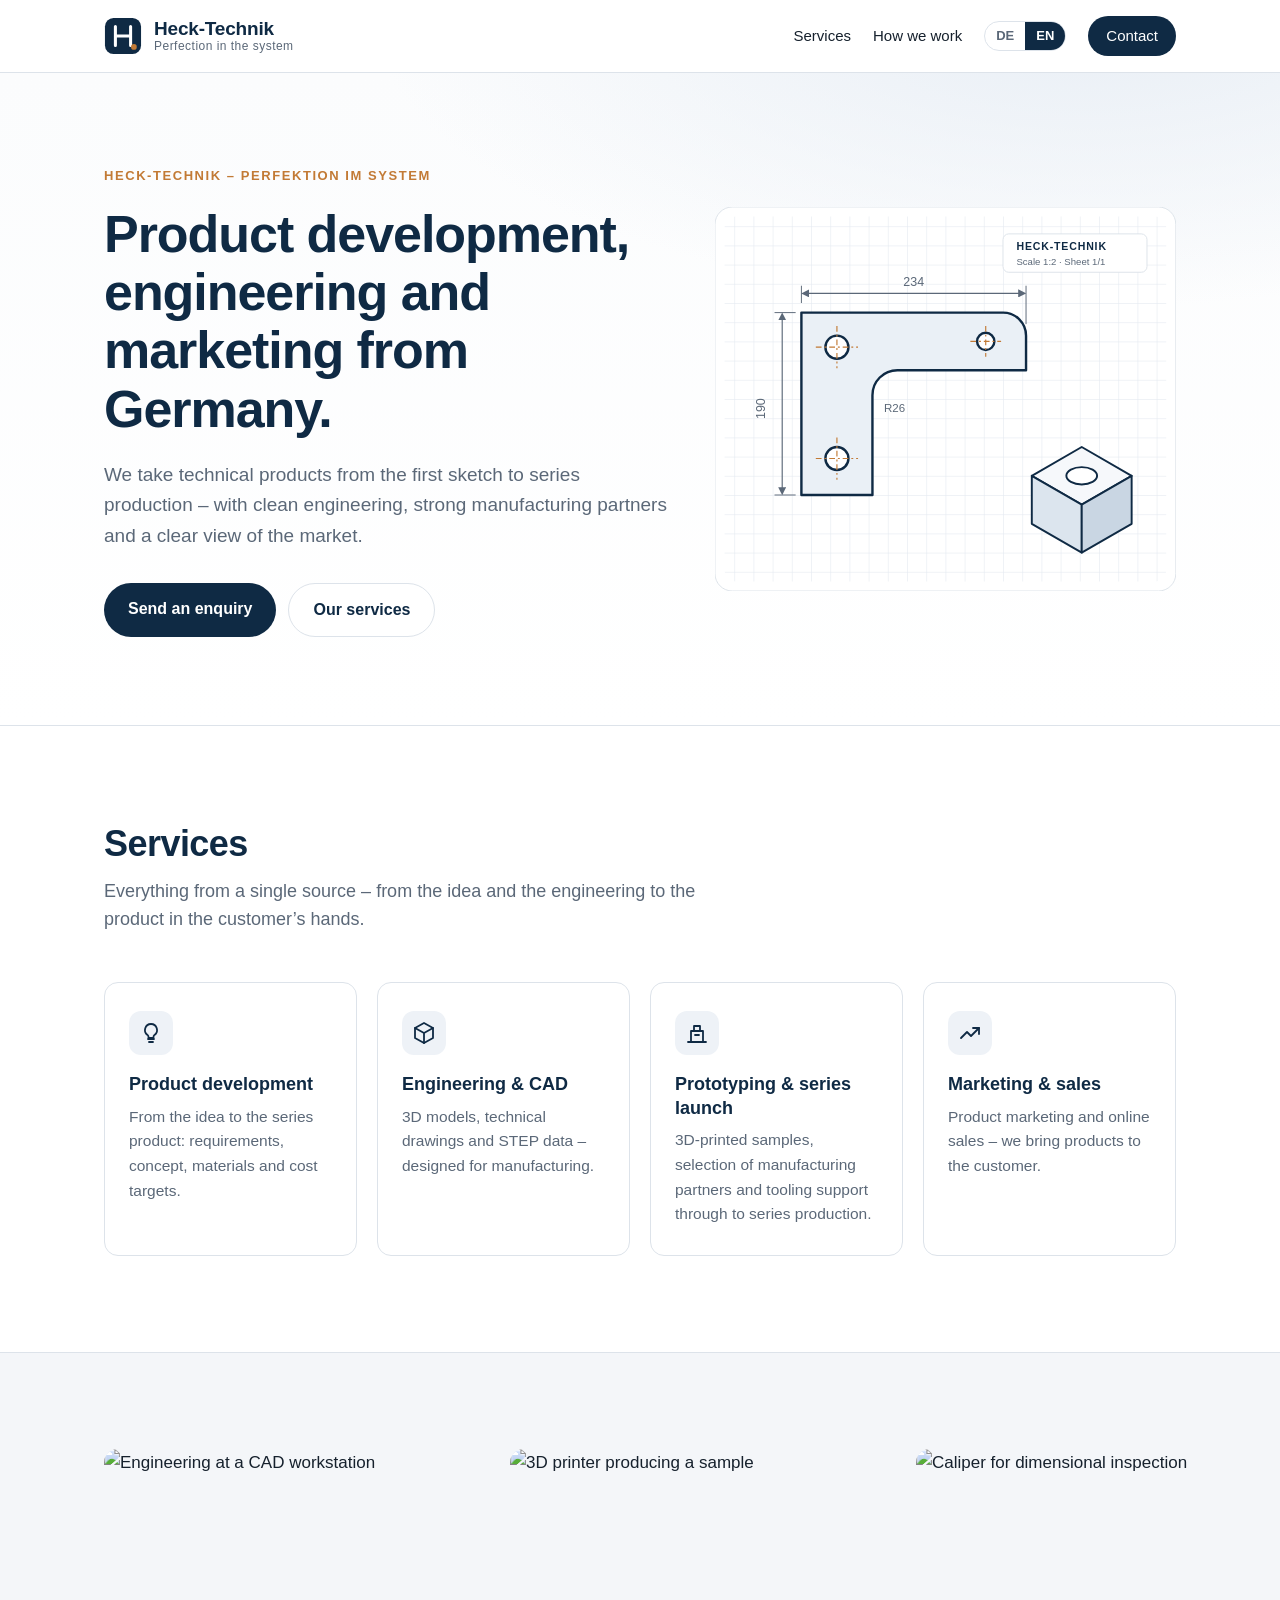
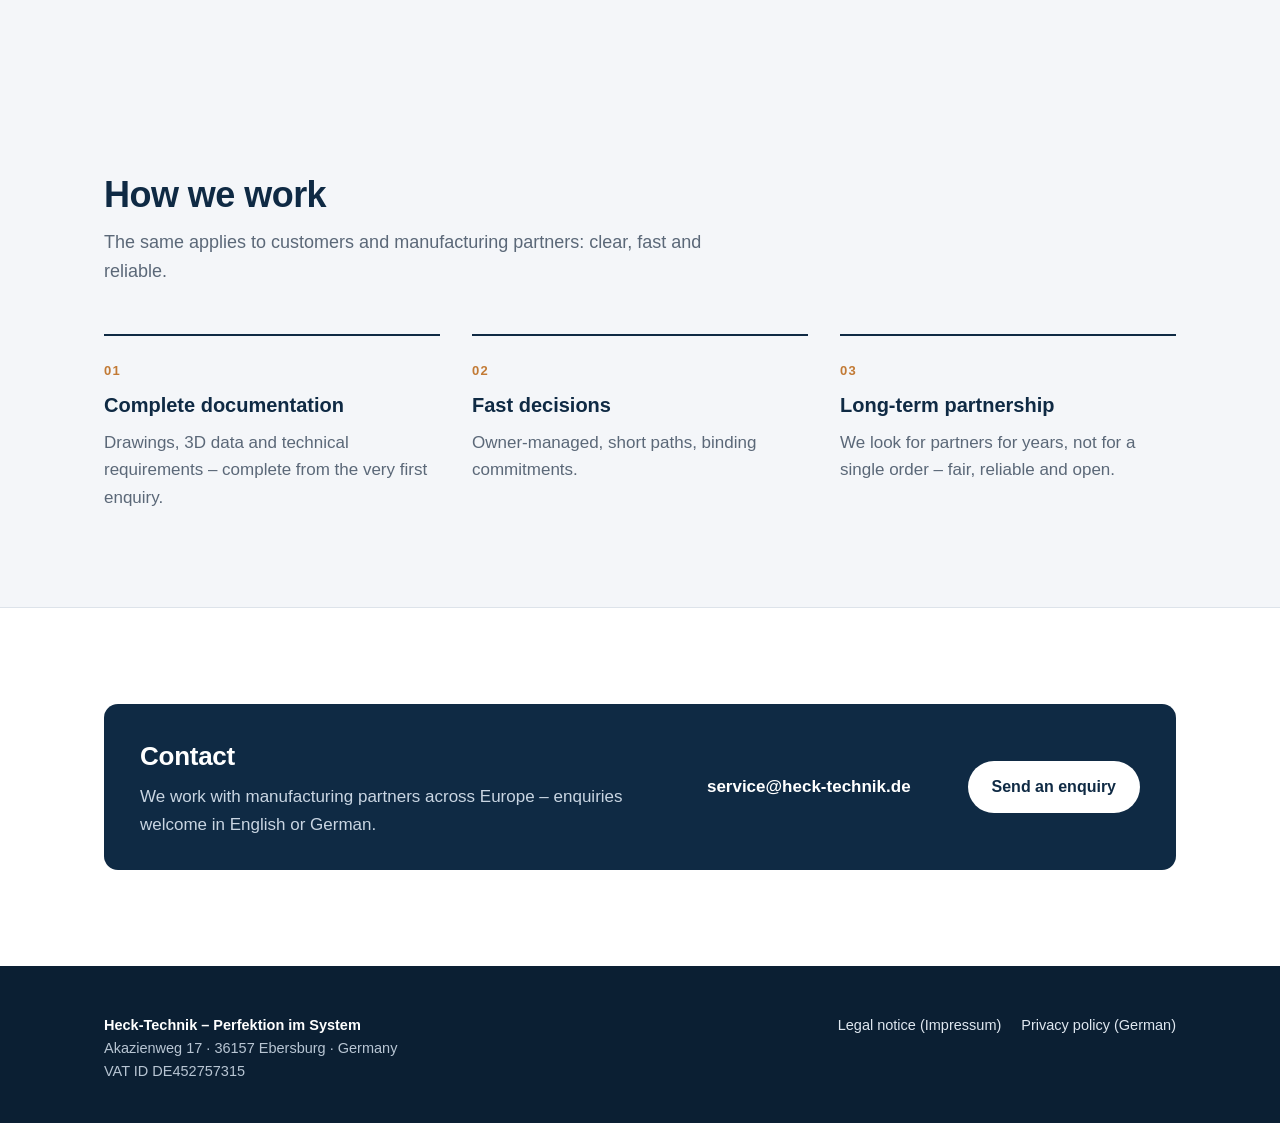
==== en.html @ af7404e0 "Add files via upload" ====
<!doctype html>
<html lang="en">
<head>
<meta charset="utf-8">
<meta name="viewport" content="width=device-width, initial-scale=1">
<title>Heck-Technik – Product development, engineering and marketing</title>
<meta name="description" content="Heck-Technik – Perfektion im System: product development, engineering & CAD, prototyping and marketing from Ebersburg near Fulda, Germany.">
<link rel="alternate" hreflang="de" href="https://heck-technik.de/">
<link rel="alternate" hreflang="en" href="https://heck-technik.de/en.html">
<meta property="og:type" content="website">
<meta property="og:site_name" content="Heck-Technik">
<meta property="og:title" content="Heck-Technik – Perfektion im System">
<meta property="og:description" content="Product development, engineering & CAD, prototyping and marketing from Germany.">
<meta property="og:image" content="https://heck-technik.de/og-image.png">
<meta property="og:url" content="https://heck-technik.de/en.html">
<meta property="og:locale" content="en_GB">
<meta name="twitter:card" content="summary_large_image">
<link rel="icon" href="favicon.svg" type="image/svg+xml">
<link rel="stylesheet" href="style.css">
</head>
<body>

<header class="top">
  <div class="wrap">
    <a class="brand" href="en.html" aria-label="Heck-Technik home">
      <svg class="brand-mark" viewBox="0 0 40 40" aria-hidden="true">
        <rect x="1" y="1" width="38" height="38" rx="9" fill="#0f2a44"/>
        <path d="M12 10v20M28 10v20M12 20h16" stroke="#fff" stroke-width="3.2" stroke-linecap="round"/>
        <circle cx="31.5" cy="31.5" r="3" fill="#c27a35"/>
      </svg>
      <span class="brand-name">Heck-Technik<span class="brand-sub">Perfection in the system</span></span>
    </a>
    <nav class="nav">
      <a class="navlink" href="#leistungen">Services</a>
      <a class="navlink" href="#arbeitsweise">How we work</a>
      <div class="lang"><a href="index.html" hreflang="de">DE</a><span>EN</span></div>
      <a class="btn btn-primary btn-small" href="#kontakt">Contact</a>
    </nav>
  </div>
</header>

<main>
  <div class="hero">
    <div class="wrap">
      <div>
        <span class="eyebrow">Heck-Technik – Perfektion im System</span>
        <h1>Product development, engineering and marketing from Germany.</h1>
        <p class="lead">We take technical products from the first sketch to series production – with clean engineering, strong manufacturing partners and a clear view of the market.</p>
        <div class="hero-actions">
          <a class="btn btn-primary" href="mailto:service@heck-technik.de?subject=Enquiry%20to%20Heck-Technik">Send an enquiry</a>
          <a class="btn btn-ghost" href="#leistungen">Our services</a>
        </div>
      </div>
      <svg class="hero-art" viewBox="0 0 480 400" role="img" aria-label="Technical drawing">
        <defs>
          <pattern id="grid" width="20" height="20" patternUnits="userSpaceOnUse">
            <path d="M20 0H0V20" fill="none" stroke="#dfe6ee" stroke-width="1"/>
          </pattern>
          <marker id="arr" viewBox="0 0 10 10" refX="5" refY="5" markerWidth="7" markerHeight="7" orient="auto-start-reverse">
            <path d="M0 0L10 5L0 10z" fill="#5b6878"/>
          </marker>
        </defs>
        <rect x="0" y="0" width="480" height="400" rx="18" fill="#fff" stroke="#dde3ea"/>
        <rect x="10" y="10" width="460" height="380" rx="12" fill="url(#grid)"/>
        <!-- Bauteil -->
        <path d="M90 110 H300 a24 24 0 0 1 24 24 V170 H190 a26 26 0 0 0 -26 26 V300 H90 Z" fill="#eaf0f6" stroke="#0f2a44" stroke-width="2.5" stroke-linejoin="round"/>
        <circle cx="127" cy="146" r="12" fill="#fff" stroke="#0f2a44" stroke-width="2.5"/>
        <circle cx="127" cy="262" r="12" fill="#fff" stroke="#0f2a44" stroke-width="2.5"/>
        <circle cx="282" cy="140" r="9" fill="#fff" stroke="#0f2a44" stroke-width="2.5"/>
        <!-- Mittellinien -->
        <path d="M127 124v44M105 146h44M127 240v44M105 262h44M282 124v32M266 140h32" stroke="#c27a35" stroke-width="1.2" stroke-dasharray="6 3 2 3"/>
        <!-- Bemaßung -->
        <path d="M90 82V100M324 82V122" stroke="#5b6878" stroke-width="1"/>
        <path d="M94 90H320" stroke="#5b6878" stroke-width="1.2" marker-start="url(#arr)" marker-end="url(#arr)"/>
        <text x="207" y="82" text-anchor="middle" font-family="Segoe UI, Arial" font-size="13" fill="#5b6878">234</text>
        <path d="M62 110H84M62 300H84" stroke="#5b6878" stroke-width="1"/>
        <path d="M70 114V296" stroke="#5b6878" stroke-width="1.2" marker-start="url(#arr)" marker-end="url(#arr)"/>
        <text x="52" y="210" text-anchor="middle" font-family="Segoe UI, Arial" font-size="13" fill="#5b6878" transform="rotate(-90 52 210)">190</text>
        <text x="176" y="214" font-family="Segoe UI, Arial" font-size="12" fill="#5b6878">R26</text>
        <!-- Isometrie -->
        <g transform="translate(330 250)" stroke="#0f2a44" stroke-width="2" stroke-linejoin="round">
          <path d="M0 30 L52 0 L104 30 L52 60 Z" fill="#f6f8fb"/>
          <path d="M0 30 V80 L52 110 V60 Z" fill="#dce5ee"/>
          <path d="M104 30 V80 L52 110 V60 Z" fill="#c9d6e3"/>
          <ellipse cx="52" cy="30" rx="16" ry="9" fill="#fff"/>
        </g>
        <!-- Schriftfeld -->
        <g font-family="Segoe UI, Arial" fill="#0f2a44">
          <rect x="300" y="28" width="150" height="40" rx="6" fill="#fff" stroke="#dde3ea"/>
          <text x="314" y="45" font-size="11" font-weight="700" letter-spacing=".08em">HECK-TECHNIK</text>
          <text x="314" y="60" font-size="10" fill="#5b6878">Scale 1:2 · Sheet 1/1</text>
        </g>
      </svg>
    </div>
  </div>

  <section id="leistungen">
    <div class="wrap">
      <div class="section-head">
        <h2>Services</h2>
        <p>Everything from a single source – from the idea and the engineering to the product in the customer’s hands.</p>
      </div>
      <div class="cards">
        <article class="card">
          <div class="icon"><svg viewBox="0 0 24 24" fill="none" stroke="#0f2a44" stroke-width="1.8" stroke-linecap="round" stroke-linejoin="round"><path d="M9 18h6M10 21h4M12 3a6 6 0 0 0-3.5 10.9c.6.5 1 1.2 1 2V17h5v-1.1c0-.8.4-1.5 1-2A6 6 0 0 0 12 3z"/></svg></div>
          <h3>Product development</h3>
          <p>From the idea to the series product: requirements, concept, materials and cost targets.</p>
        </article>
        <article class="card">
          <div class="icon"><svg viewBox="0 0 24 24" fill="none" stroke="#0f2a44" stroke-width="1.8" stroke-linecap="round" stroke-linejoin="round"><path d="M12 2l9 5v10l-9 5-9-5V7z"/><path d="M12 22V12M21 7l-9 5-9-5"/></svg></div>
          <h3>Engineering &amp; CAD</h3>
          <p>3D models, technical drawings and STEP data – designed for manufacturing.</p>
        </article>
        <article class="card">
          <div class="icon"><svg viewBox="0 0 24 24" fill="none" stroke="#0f2a44" stroke-width="1.8" stroke-linecap="round" stroke-linejoin="round"><path d="M3 21h18M6 21V10h12v11M9 10V5h6v5M10 14h4"/></svg></div>
          <h3>Prototyping &amp; series launch</h3>
          <p>3D-printed samples, selection of manufacturing partners and tooling support through to series production.</p>
        </article>
        <article class="card">
          <div class="icon"><svg viewBox="0 0 24 24" fill="none" stroke="#0f2a44" stroke-width="1.8" stroke-linecap="round" stroke-linejoin="round"><path d="M3 17l6-6 4 4 8-8"/><path d="M15 7h6v6"/></svg></div>
          <h3>Marketing &amp; sales</h3>
          <p>Product marketing and online sales – we bring products to the customer.</p>
        </article>
      </div>
    </div>
  </section>

  <section id="arbeitsweise" class="soft">
    <div class="wrap">
      <div class="photos">
        <img src="img/cad-arbeitsplatz.jpg" alt="Engineering at a CAD workstation" width="1200" height="800" loading="lazy">
        <img src="img/3d-druck.jpg" alt="3D printer producing a sample" width="1200" height="800" loading="lazy">
        <img src="img/messschieber.jpg" alt="Caliper for dimensional inspection" width="1200" height="800" loading="lazy">
      </div>
      <div class="section-head">
        <h2>How we work</h2>
        <p>The same applies to customers and manufacturing partners: clear, fast and reliable.</p>
      </div>
      <div class="steps">
        <div class="step">
          <span class="num">01</span>
          <h3>Complete documentation</h3>
          <p>Drawings, 3D data and technical requirements – complete from the very first enquiry.</p>
        </div>
        <div class="step">
          <span class="num">02</span>
          <h3>Fast decisions</h3>
          <p>Owner-managed, short paths, binding commitments.</p>
        </div>
        <div class="step">
          <span class="num">03</span>
          <h3>Long-term partnership</h3>
          <p>We look for partners for years, not for a single order – fair, reliable and open.</p>
        </div>
      </div>
    </div>
  </section>

  <section id="kontakt">
    <div class="wrap">
      <div class="contact-box">
        <div>
          <h2>Contact</h2>
          <p>We work with manufacturing partners across Europe – enquiries welcome in English or German.</p>
        </div>
        <div>
          <a class="line" href="mailto:service@heck-technik.de">service@heck-technik.de</a>
        </div>
        <a class="btn btn-primary" href="mailto:service@heck-technik.de?subject=Enquiry%20to%20Heck-Technik">Send an enquiry</a>
      </div>
    </div>
  </section>
</main>

<footer>
  <div class="wrap">
    <div>
      <strong>Heck-Technik – Perfektion im System</strong><br>
      Akazienweg 17 · 36157 Ebersburg · Germany<br>
      VAT ID DE452757315
    </div>
    <div class="links">
      <a href="impressum.html" hreflang="de">Legal notice (Impressum)</a>
      <a href="datenschutz.html" hreflang="de">Privacy policy (German)</a>
    </div>
  </div>
</footer>

</body>
</html>
---- style.css ----
:root {
  --navy: #0f2a44;
  --navy-2: #1b3d5f;
  --ink: #16212d;
  --muted: #5b6878;
  --line: #dde3ea;
  --bg: #ffffff;
  --bg-soft: #f4f6f9;
  --accent: #c27a35;
  --radius: 14px;
  --max: 1120px;
  --font: "Segoe UI", -apple-system, BlinkMacSystemFont, Roboto, "Helvetica Neue", Arial, sans-serif;
}

* { box-sizing: border-box; }
html { scroll-behavior: smooth; -webkit-text-size-adjust: 100%; }
body {
  margin: 0;
  font-family: var(--font);
  font-size: 17px;
  line-height: 1.6;
  color: var(--ink);
  background: var(--bg);
}
img, svg { display: block; max-width: 100%; }
a { color: var(--navy-2); }
a:hover { color: var(--accent); }

.wrap { max-width: var(--max); margin: 0 auto; padding: 0 24px; }

/* Kopf */
.top {
  position: sticky; top: 0; z-index: 10;
  background: rgba(255,255,255,.94);
  backdrop-filter: saturate(160%) blur(8px);
  border-bottom: 1px solid var(--line);
}
.top .wrap { display: flex; align-items: center; justify-content: space-between; height: 72px; gap: 16px; }
.brand { display: flex; align-items: center; gap: 12px; text-decoration: none; color: var(--navy); }
.brand-mark { width: 38px; height: 38px; flex: none; }
.brand-name { white-space: nowrap; font-weight: 700; font-size: 19px; letter-spacing: -.01em; line-height: 1.1; }
.brand-sub { display: block; font-weight: 500; font-size: 12px; color: var(--muted); letter-spacing: .04em; }
.nav { display: flex; align-items: center; gap: 22px; }
.nav a { text-decoration: none; color: var(--ink); font-size: 15px; font-weight: 500; }
.nav a:hover { color: var(--accent); }
.nav a.btn-primary, .nav a.btn-primary:hover { color: #fff; }
.nav a.btn-ghost:hover { color: var(--navy); }
.lang { display: flex; border: 1px solid var(--line); border-radius: 999px; overflow: hidden; }
.lang a, .lang span { padding: 4px 11px; font-size: 13px; font-weight: 600; text-decoration: none; }
.lang span { background: var(--navy); color: #fff; }
.lang a { color: var(--muted); }

.btn {
  display: inline-block; padding: 13px 24px; border-radius: 999px;
  font-weight: 600; font-size: 16px; text-decoration: none;
  transition: transform .15s ease, background .15s ease;
}
.btn:hover { transform: translateY(-1px); }
.btn-primary { background: var(--navy); color: #fff; }
.btn-primary:hover { background: var(--navy-2); color: #fff; }
.btn-ghost { color: var(--navy); border: 1px solid var(--line); background: #fff; }
.btn-ghost:hover { border-color: var(--navy); color: var(--navy); }
.btn-small { padding: 8px 18px; font-size: 14px; }

/* Einstieg */
.hero {
  background:
    radial-gradient(1200px 500px at 85% -10%, #e8eef5 0%, transparent 60%),
    linear-gradient(180deg, #fbfcfd 0%, #fff 100%);
  border-bottom: 1px solid var(--line);
}
.hero .wrap { display: grid; grid-template-columns: 1.1fr .9fr; gap: 48px; align-items: center; padding-top: 88px; padding-bottom: 88px; }
.eyebrow { display: inline-block; font-size: 13px; font-weight: 700; letter-spacing: .12em; text-transform: uppercase; color: var(--accent); margin-bottom: 18px; }
.hero h1 { font-size: clamp(32px, 4.6vw, 52px); line-height: 1.12; letter-spacing: -.02em; color: var(--navy); margin: 0 0 22px; font-weight: 700; }
.hero p.lead { font-size: 19px; color: var(--muted); margin: 0 0 32px; max-width: 34em; }
.hero-actions { display: flex; gap: 12px; flex-wrap: wrap; }
.hero-art { width: 100%; height: auto; }

/* Abschnitte */
section { padding: 96px 0; scroll-margin-top: 72px; }
section.soft { background: var(--bg-soft); border-top: 1px solid var(--line); border-bottom: 1px solid var(--line); }
.section-head { max-width: 640px; margin-bottom: 48px; }
.section-head h2 { font-size: clamp(26px, 3.2vw, 36px); line-height: 1.2; letter-spacing: -.015em; color: var(--navy); margin: 0 0 12px; }
.section-head p { color: var(--muted); margin: 0; font-size: 18px; }

.cards { display: grid; grid-template-columns: repeat(4, 1fr); gap: 20px; }
.card {
  background: #fff; border: 1px solid var(--line); border-radius: var(--radius);
  padding: 28px 24px; transition: box-shadow .2s ease, transform .2s ease;
}
.card:hover { box-shadow: 0 12px 32px rgba(15,42,68,.08); transform: translateY(-2px); }
.icon { width: 44px; height: 44px; border-radius: 12px; background: #eef2f7; display: grid; place-items: center; margin-bottom: 18px; }
.icon svg { width: 24px; height: 24px; }
.card h3 { font-size: 18px; color: var(--navy); margin: 0 0 8px; line-height: 1.3; }
.card p { margin: 0; color: var(--muted); font-size: 15.5px; }

.photos { display: grid; grid-template-columns: 1.3fr 1fr 1fr; grid-auto-rows: 260px; gap: 16px; margin-bottom: 64px; }
.photos img { width: 100%; height: 100%; object-fit: cover; border-radius: var(--radius); }

.steps { display: grid; grid-template-columns: repeat(3, 1fr); gap: 32px; }
.step { border-top: 2px solid var(--navy); padding-top: 20px; }
.step .num { font-size: 13px; font-weight: 700; color: var(--accent); letter-spacing: .1em; }
.step h3 { font-size: 20px; color: var(--navy); margin: 6px 0 8px; }
.step p { margin: 0; color: var(--muted); }

.people { display: grid; grid-template-columns: repeat(2, 1fr); gap: 20px; margin-bottom: 36px; }
.person { display: flex; gap: 18px; align-items: center; background: #fff; border: 1px solid var(--line); border-radius: var(--radius); padding: 24px; }
.avatar { width: 56px; height: 56px; border-radius: 50%; background: var(--navy); color: #fff; display: grid; place-items: center; font-weight: 700; font-size: 19px; flex: none; letter-spacing: .02em; }
.person h3 { margin: 0; font-size: 18px; color: var(--navy); }
.person p { margin: 2px 0 0; color: var(--muted); font-size: 15px; }
.contact-box {
  display: flex; flex-wrap: wrap; align-items: center; justify-content: space-between; gap: 20px;
  background: var(--navy); color: #fff; border-radius: var(--radius); padding: 32px 36px;
}
.contact-box h2 { margin: 0 0 6px; font-size: 26px; letter-spacing: -.01em; }
.contact-box p { margin: 0; color: #c9d5e2; max-width: 30em; }
.contact-box a.line { color: #fff; text-decoration: none; font-weight: 600; display: block; }
.contact-box a.line:hover { color: #f0c79b; }
.contact-box .btn-primary { background: #fff; color: var(--navy); }
.contact-box .btn-primary:hover { background: #f3e2cf; color: var(--navy); }

/* Fuß */
footer { background: #0b1f33; color: #b8c5d3; font-size: 14.5px; padding: 48px 0 40px; }
footer .wrap { display: flex; flex-wrap: wrap; justify-content: space-between; gap: 24px; }
footer strong { color: #fff; font-weight: 600; }
footer a { color: #dfe7f0; text-decoration: none; }
footer a:hover { color: #f0c79b; }
footer .links { display: flex; gap: 20px; align-items: flex-start; }

/* Rechtsseiten */
.legal { padding: 64px 0 96px; }
.legal .wrap { max-width: 780px; }
.legal h1 { color: var(--navy); font-size: 34px; letter-spacing: -.015em; margin: 0 0 32px; }
.legal h2 { color: var(--navy); font-size: 20px; margin: 36px 0 8px; }
.legal p, .legal li { color: #2b3846; }
.legal .stand { color: var(--muted); font-size: 14px; margin-top: 40px; }

/* Handy */
@media (max-width: 960px) {
  .cards { grid-template-columns: repeat(2, 1fr); }
  .hero .wrap { grid-template-columns: 1fr; padding-top: 56px; padding-bottom: 56px; gap: 32px; }
  .hero-art { max-width: 460px; }
}
@media (max-width: 680px) {
  body { font-size: 16px; }
  .wrap { padding: 0 16px; }
  .nav a.navlink { display: none; }
  .top .wrap { height: 64px; }
  .brand-sub { display: none; }
  .nav { gap: 10px; }
  .brand { gap: 9px; }
  .brand-mark { width: 32px; height: 32px; }
  .brand-name { font-size: 17px; }
  .btn-small { padding: 7px 14px; }
  section { padding: 64px 0; }
  .cards, .steps, .people { grid-template-columns: 1fr; }
  .photos { grid-template-columns: 1fr 1fr; grid-auto-rows: 150px; gap: 10px; margin-bottom: 40px; }
  .photos img:first-child { height: 200px; }
  .photos img:first-child { grid-column: 1 / -1; }
  .contact-box { padding: 26px 22px; }
  .hero p.lead { font-size: 17px; }
  .hero .wrap { gap: 24px; padding-bottom: 40px; }
  .hero-art { max-width: 280px; margin: 0 auto; }
}
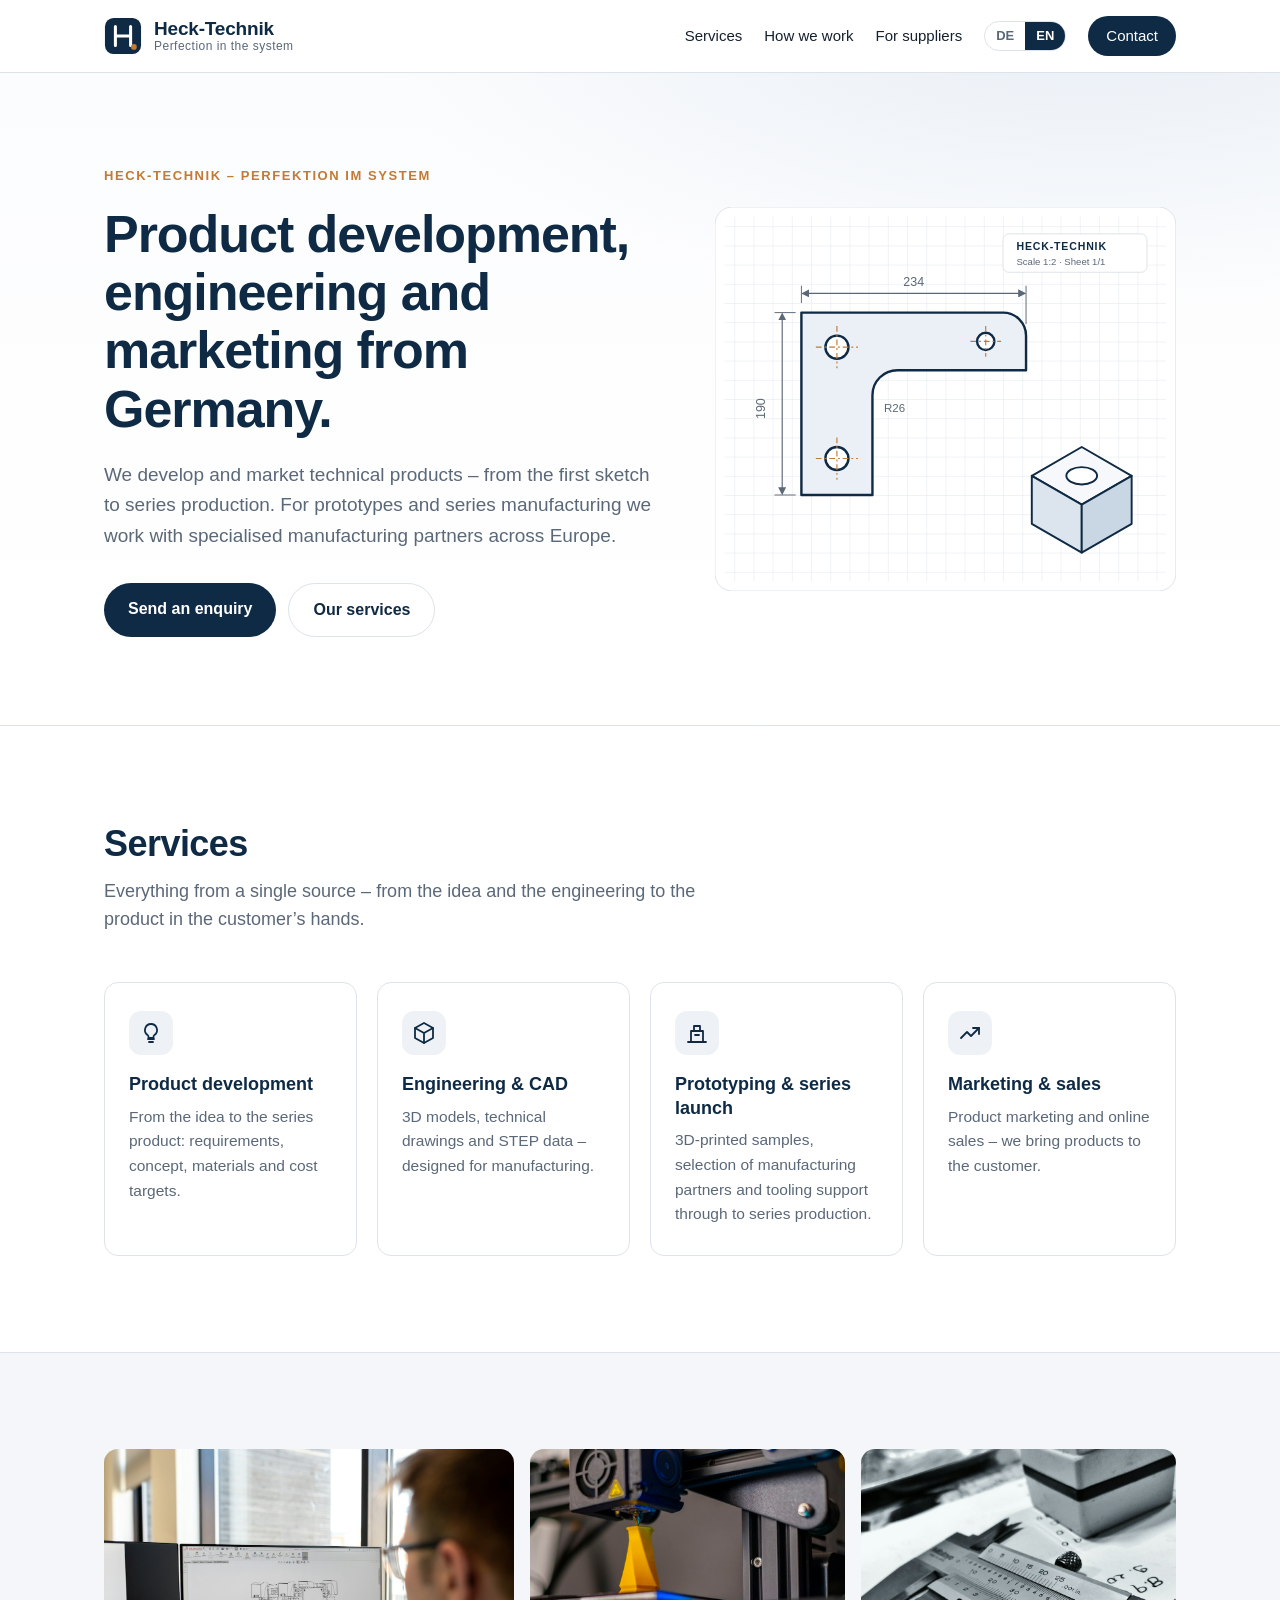
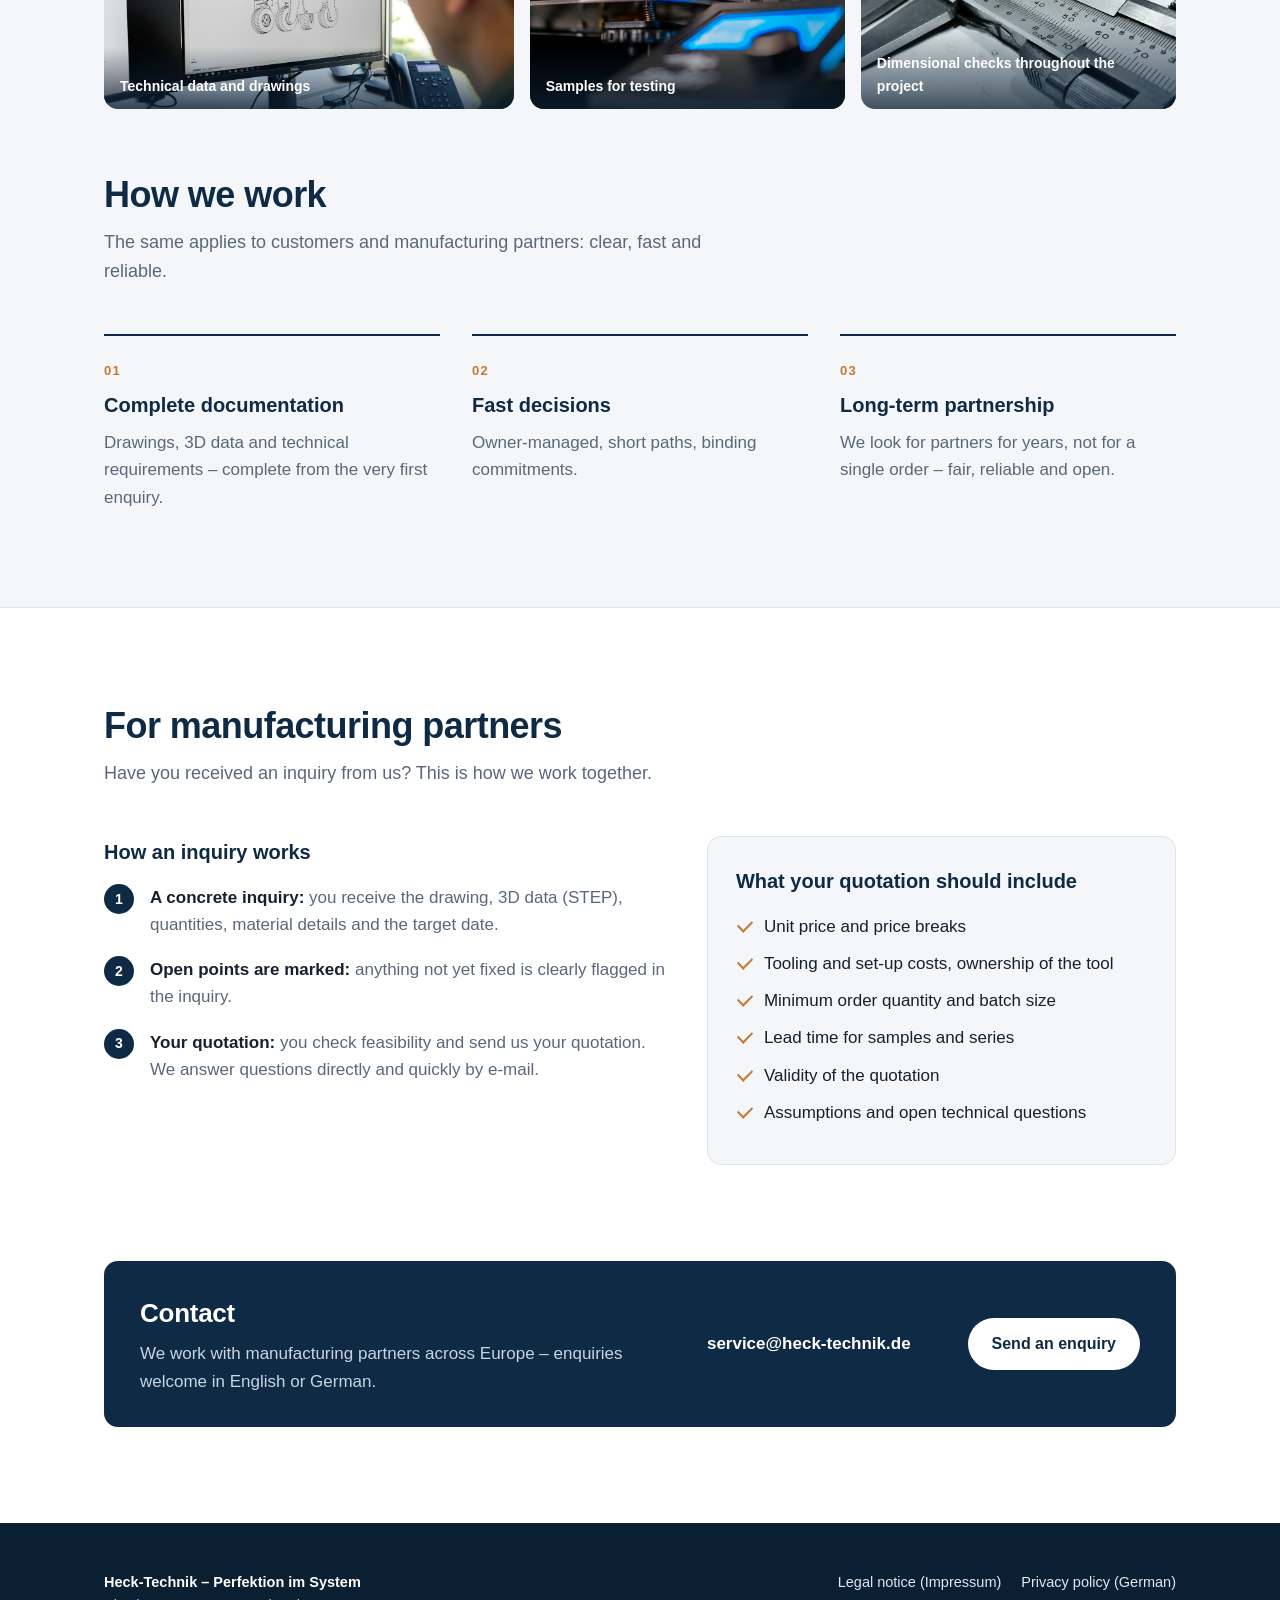
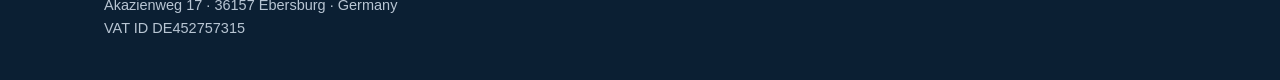
==== commit 1e1d6268: "Abschnitt für Fertigungspartner, neuer Einstieg, Bildunterschriften" ====
--- a/en.html
+++ b/en.html
@@ -33,6 +33,7 @@
     <nav class="nav">
       <a class="navlink" href="#leistungen">Services</a>
       <a class="navlink" href="#arbeitsweise">How we work</a>
+      <a class="navlink" href="#partner">For suppliers</a>
       <div class="lang"><a href="index.html" hreflang="de">DE</a><span>EN</span></div>
       <a class="btn btn-primary btn-small" href="#kontakt">Contact</a>
     </nav>
@@ -45,7 +46,7 @@
       <div>
         <span class="eyebrow">Heck-Technik – Perfektion im System</span>
         <h1>Product development, engineering and marketing from Germany.</h1>
-        <p class="lead">We take technical products from the first sketch to series production – with clean engineering, strong manufacturing partners and a clear view of the market.</p>
+        <p class="lead">We develop and market technical products – from the first sketch to series production. For prototypes and series manufacturing we work with specialised manufacturing partners across Europe.</p>
         <div class="hero-actions">
           <a class="btn btn-primary" href="mailto:service@heck-technik.de?subject=Enquiry%20to%20Heck-Technik">Send an enquiry</a>
           <a class="btn btn-ghost" href="#leistungen">Our services</a>
@@ -128,9 +129,9 @@
   <section id="arbeitsweise" class="soft">
     <div class="wrap">
       <div class="photos">
-        <img src="img/cad-arbeitsplatz.jpg" alt="Engineering at a CAD workstation" width="1200" height="800" loading="lazy">
-        <img src="img/3d-druck.jpg" alt="3D printer producing a sample" width="1200" height="800" loading="lazy">
-        <img src="img/messschieber.jpg" alt="Caliper for dimensional inspection" width="1200" height="800" loading="lazy">
+        <figure><img src="img/cad-arbeitsplatz.jpg" alt="Engineering at a CAD workstation" width="1200" height="800" loading="lazy"><figcaption>Technical data and drawings</figcaption></figure>
+        <figure><img src="img/3d-druck.jpg" alt="3D printer producing a sample" width="1200" height="800" loading="lazy"><figcaption>Samples for testing</figcaption></figure>
+        <figure><img src="img/messschieber.jpg" alt="Caliper for dimensional inspection" width="1200" height="800" loading="lazy"><figcaption>Dimensional checks throughout the project</figcaption></figure>
       </div>
       <div class="section-head">
         <h2>How we work</h2>
@@ -151,6 +152,36 @@
           <span class="num">03</span>
           <h3>Long-term partnership</h3>
           <p>We look for partners for years, not for a single order – fair, reliable and open.</p>
+        </div>
+      </div>
+    </div>
+  </section>
+
+  <section id="partner">
+    <div class="wrap">
+      <div class="section-head">
+        <h2>For manufacturing partners</h2>
+        <p>Have you received an inquiry from us? This is how we work together.</p>
+      </div>
+      <div class="partner-grid">
+        <div>
+          <h3>How an inquiry works</h3>
+          <ol class="flow">
+            <li><strong>A concrete inquiry:</strong> you receive the drawing, 3D data (STEP), quantities, material details and the target date.</li>
+            <li><strong>Open points are marked:</strong> anything not yet fixed is clearly flagged in the inquiry.</li>
+            <li><strong>Your quotation:</strong> you check feasibility and send us your quotation. We answer questions directly and quickly by e-mail.</li>
+          </ol>
+        </div>
+        <div class="offer-box">
+          <h3>What your quotation should include</h3>
+          <ul class="checklist">
+            <li>Unit price and price breaks</li>
+            <li>Tooling and set-up costs, ownership of the tool</li>
+            <li>Minimum order quantity and batch size</li>
+            <li>Lead time for samples and series</li>
+            <li>Validity of the quotation</li>
+            <li>Assumptions and open technical questions</li>
+          </ul>
         </div>
       </div>
     </div>
--- a/style.css
+++ b/style.css
@@ -95,7 +95,28 @@
 .card p { margin: 0; color: var(--muted); font-size: 15.5px; }
 
 .photos { display: grid; grid-template-columns: 1.3fr 1fr 1fr; grid-auto-rows: 260px; gap: 16px; margin-bottom: 64px; }
-.photos img { width: 100%; height: 100%; object-fit: cover; border-radius: var(--radius); }
+.photos figure { margin: 0; position: relative; border-radius: var(--radius); overflow: hidden; }
+.photos img { width: 100%; height: 100%; object-fit: cover; }
+.photos figcaption {
+  position: absolute; left: 0; right: 0; bottom: 0; padding: 28px 16px 12px;
+  background: linear-gradient(180deg, transparent, rgba(11,31,51,.78));
+  color: #fff; font-size: 14px; font-weight: 600;
+}
+
+#partner + #kontakt { padding-top: 0; }
+.partner-grid { display: grid; grid-template-columns: 1.2fr 1fr; gap: 40px; align-items: start; }
+.partner-grid h3 { font-size: 20px; color: var(--navy); margin: 0 0 16px; }
+.flow { list-style: none; counter-reset: f; margin: 0; padding: 0; }
+.flow li { counter-increment: f; position: relative; padding: 0 0 18px 46px; color: var(--muted); }
+.flow li::before {
+  content: counter(f); position: absolute; left: 0; top: 0; width: 30px; height: 30px; border-radius: 50%;
+  background: var(--navy); color: #fff; font-weight: 700; font-size: 14px; display: grid; place-items: center;
+}
+.flow strong { color: var(--ink); }
+.offer-box { background: var(--bg-soft); border: 1px solid var(--line); border-radius: var(--radius); padding: 28px; }
+.checklist { list-style: none; margin: 0; padding: 0; }
+.checklist li { position: relative; padding: 0 0 10px 28px; color: var(--ink); }
+.checklist li::before { content: ""; position: absolute; left: 2px; top: 7px; width: 12px; height: 7px; border-left: 2.5px solid var(--accent); border-bottom: 2.5px solid var(--accent); transform: rotate(-45deg); }
 
 .steps { display: grid; grid-template-columns: repeat(3, 1fr); gap: 32px; }
 .step { border-top: 2px solid var(--navy); padding-top: 20px; }
@@ -140,6 +161,9 @@
   .cards { grid-template-columns: repeat(2, 1fr); }
   .hero .wrap { grid-template-columns: 1fr; padding-top: 56px; padding-bottom: 56px; gap: 32px; }
   .hero-art { max-width: 460px; }
+  .nav { gap: 14px; }
+  .nav a { font-size: 14px; white-space: nowrap; }
+  .brand-sub { display: none; }
 }
 @media (max-width: 680px) {
   body { font-size: 16px; }
@@ -155,8 +179,10 @@
   section { padding: 64px 0; }
   .cards, .steps, .people { grid-template-columns: 1fr; }
   .photos { grid-template-columns: 1fr 1fr; grid-auto-rows: 150px; gap: 10px; margin-bottom: 40px; }
-  .photos img:first-child { height: 200px; }
-  .photos img:first-child { grid-column: 1 / -1; }
+  .photos figure:first-child { grid-column: 1 / -1; height: 200px; }
+  .photos figcaption { font-size: 12.5px; padding: 22px 10px 8px; }
+  .partner-grid { grid-template-columns: 1fr; gap: 28px; }
+  .offer-box { padding: 22px; }
   .contact-box { padding: 26px 22px; }
   .hero p.lead { font-size: 17px; }
   .hero .wrap { gap: 24px; padding-bottom: 40px; }
